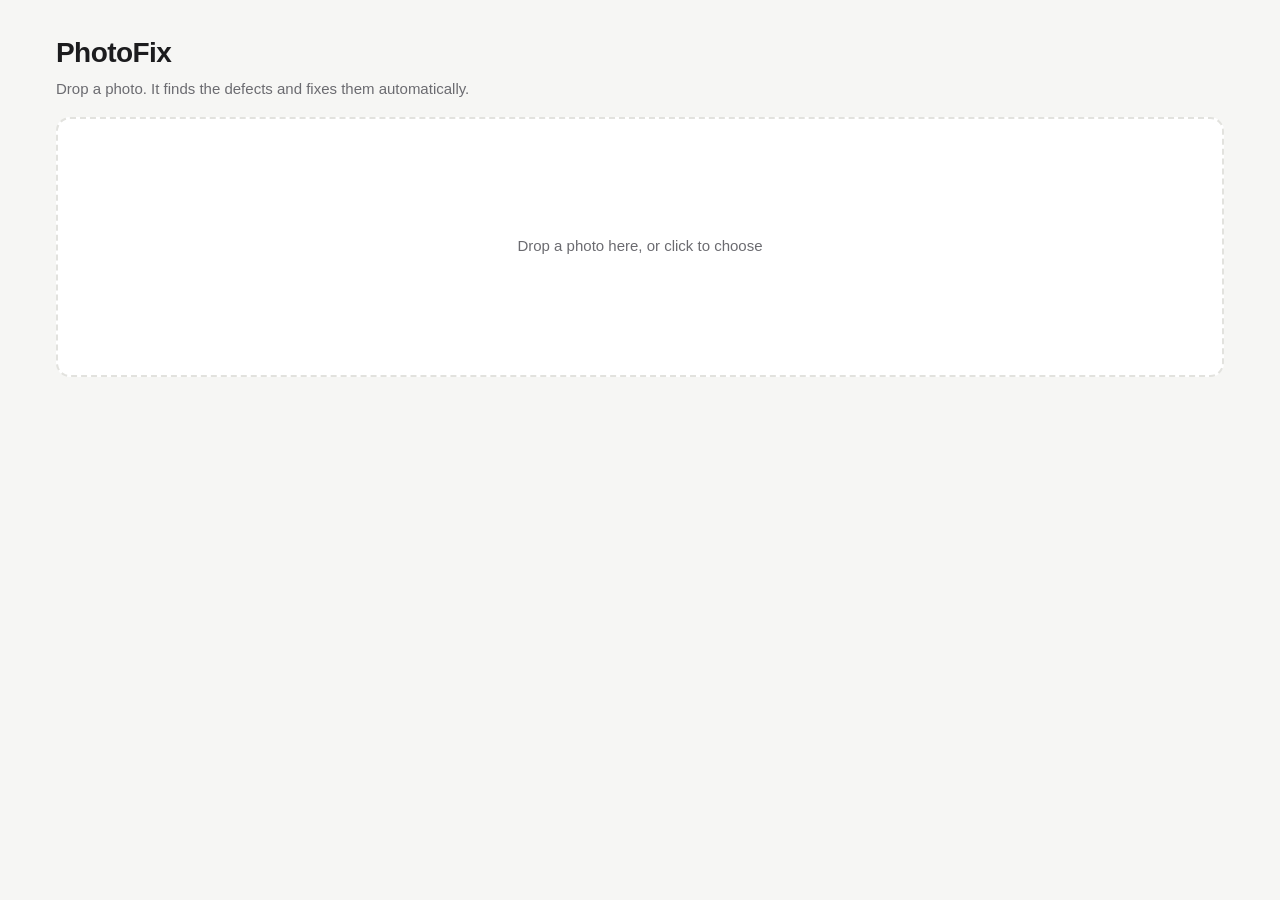
==== web/index.html @ a3d63839 "Phase 0" ====
<!doctype html>
<html lang="en">
<head>
  <meta charset="utf-8">
  <meta name="viewport" content="width=device-width, initial-scale=1">
  <title>PhotoFix</title>
  <link rel="stylesheet" href="style.css">
</head>
<body>
  <header>
    <h1>PhotoFix</h1>
    <p class="tagline">Drop a photo. It finds the defects and fixes them automatically.</p>
  </header>

  <main>
    <label id="drop" class="drop">
      <input id="file" type="file" accept="image/*" hidden>
      <span id="drop-text">Drop a photo here, or click to choose</span>
    </label>

    <section id="result" hidden>
      <div class="viewer">
        <div id="compare" class="compare">
          <canvas id="before"></canvas>
          <canvas id="after"></canvas>
          <div id="divider" class="divider"></div>
          <span class="tag tag-left">Before</span>
          <span class="tag tag-right">After</span>
          <input id="split" class="split" type="range" min="0" max="100" value="50" aria-label="Before/after split">
        </div>
        <div class="controls">
          <label>Strength <input id="strength" type="range" min="0" max="100" value="100"> <output id="strength-val">100%</output></label>
          <button id="download" type="button">Download</button>
          <button id="reset" type="button" class="secondary">New photo</button>
        </div>
      </div>

      <aside class="report">
        <h2>Detected defects</h2>
        <ul id="scores" class="scores"></ul>
        <h2>Applied edits</h2>
        <ol id="steps" class="steps"></ol>
        <p id="meta" class="meta"></p>
      </aside>
    </section>
  </main>

  <script src="app.js"></script>
</body>
</html>
---- web/style.css ----
:root {
  --bg: #f6f6f4;
  --surface: #ffffff;
  --text: #1c1c1e;
  --muted: #6b6b70;
  --border: #e2e2de;
  --accent: #2f6fed;
  --bar: #e9e9e5;
  --warn: #e0892b;
  --bad: #d64545;
  --ok: #3a9d5d;
}

@media (prefers-color-scheme: dark) {
  :root {
    --bg: #141416;
    --surface: #1e1e21;
    --text: #ececef;
    --muted: #9a9aa2;
    --border: #2e2e33;
    --accent: #6d9bff;
    --bar: #2c2c31;
  }
}

* { box-sizing: border-box; }

body {
  margin: 0;
  background: var(--bg);
  color: var(--text);
  font: 15px/1.5 -apple-system, BlinkMacSystemFont, "Segoe UI", Roboto, sans-serif;
}

header, main { max-width: 1200px; margin: 0 auto; padding: 0 16px; }
header { padding-top: 32px; padding-bottom: 16px; }
h1 { margin: 0; font-size: 28px; letter-spacing: -0.02em; }
h2 { font-size: 13px; text-transform: uppercase; letter-spacing: 0.06em; color: var(--muted); margin: 0 0 12px; }
.tagline { margin: 4px 0 0; color: var(--muted); }

.drop {
  display: flex; align-items: center; justify-content: center;
  min-height: 260px; border: 2px dashed var(--border); border-radius: 14px;
  background: var(--surface); color: var(--muted); cursor: pointer; text-align: center; padding: 16px;
  transition: border-color .15s, color .15s;
}
.drop:hover, .drop.over { border-color: var(--accent); color: var(--accent); }
.drop.busy { cursor: progress; }

#result { display: grid; grid-template-columns: minmax(0, 1fr) 300px; gap: 20px; margin: 20px 0 40px; }
@media (max-width: 860px) { #result { grid-template-columns: 1fr; } }
#result[hidden] { display: none; }

.compare { position: relative; border-radius: 12px; overflow: hidden; background: #000; line-height: 0; user-select: none; }
.compare canvas { width: 100%; height: auto; display: block; }
#after { position: absolute; inset: 0; }
.divider { position: absolute; top: 0; bottom: 0; width: 2px; background: #fff; box-shadow: 0 0 4px rgba(0,0,0,.5); left: 50%; pointer-events: none; }
.split { position: absolute; inset: 0; width: 100%; height: 100%; opacity: 0; cursor: ew-resize; margin: 0; }
.tag { position: absolute; top: 10px; padding: 3px 8px; border-radius: 6px; background: rgba(0,0,0,.55); color: #fff; font-size: 12px; line-height: 1.4; pointer-events: none; }
.tag-left { left: 10px; }
.tag-right { right: 10px; }

.controls { display: flex; flex-wrap: wrap; align-items: center; gap: 12px; margin-top: 12px; }
.controls label { display: flex; align-items: center; gap: 8px; flex: 1; min-width: 220px; }
.controls input[type=range] { flex: 1; accent-color: var(--accent); }
output { width: 44px; text-align: right; font-variant-numeric: tabular-nums; color: var(--muted); }

button { font: inherit; border: 0; border-radius: 8px; padding: 8px 16px; background: var(--accent); color: #fff; cursor: pointer; }
button.secondary { background: var(--bar); color: var(--text); }

.report { background: var(--surface); border: 1px solid var(--border); border-radius: 12px; padding: 16px; align-self: start; }
.scores { list-style: none; margin: 0 0 20px; padding: 0; }
.scores li { margin-bottom: 10px; }
.score-row { display: flex; justify-content: space-between; font-size: 14px; }
.score-row span:last-child { color: var(--muted); font-variant-numeric: tabular-nums; }
.bar { height: 6px; border-radius: 3px; background: var(--bar); overflow: hidden; margin-top: 4px; }
.bar > div { height: 100%; border-radius: 3px; }
.steps { margin: 0 0 16px; padding-left: 20px; font-size: 14px; }
.steps li { margin-bottom: 4px; }
.meta { color: var(--muted); font-size: 13px; margin: 0; }
.error { color: var(--bad); }
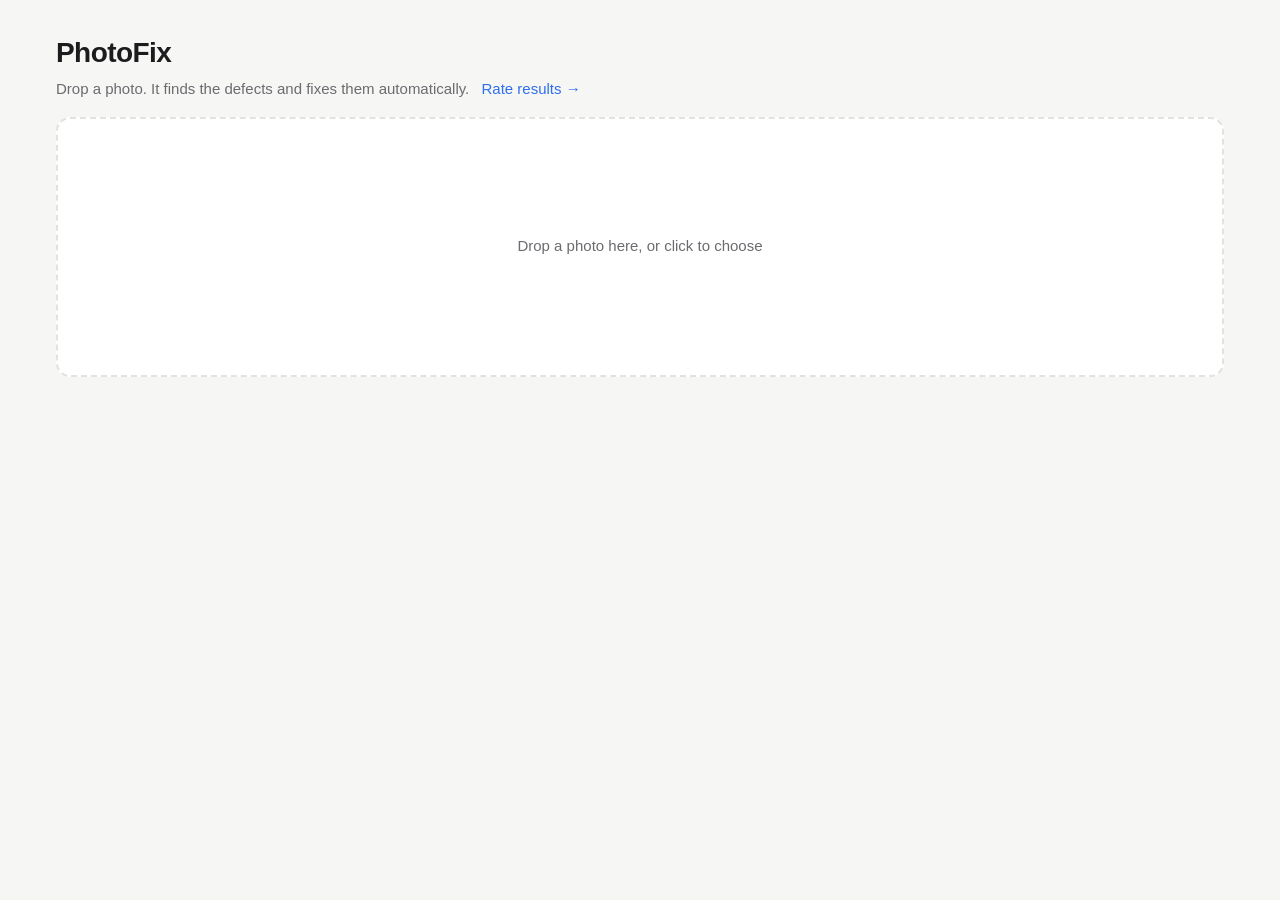
==== commit 1f4a492f: "Rating added" ====
--- a/web/index.html
+++ b/web/index.html
@@ -9,7 +9,8 @@
 <body>
   <header>
     <h1>PhotoFix</h1>
-    <p class="tagline">Drop a photo. It finds the defects and fixes them automatically.</p>
+    <p class="tagline">Drop a photo. It finds the defects and fixes them automatically.
+      <a class="rate-link" href="/rate.html">Rate results →</a></p>
   </header>
 
   <main>
@@ -29,6 +30,12 @@
           <input id="split" class="split" type="range" min="0" max="100" value="50" aria-label="Before/after split">
         </div>
         <div class="controls">
+          <div id="styles" class="segmented" role="radiogroup" aria-label="Editing style">
+            <button type="button" role="radio" data-style="natural" aria-checked="true"
+                    title="Fixes defects and adds punch. Best for phone photos.">Natural</button>
+            <button type="button" role="radio" data-style="pro" aria-checked="false"
+                    title="Color and tone learned from a professional retoucher. Refined, understated.">Pro</button>
+          </div>
           <label>Strength <input id="strength" type="range" min="0" max="100" value="100"> <output id="strength-val">100%</output></label>
           <button id="download" type="button">Download</button>
           <button id="reset" type="button" class="secondary">New photo</button>
--- a/web/style.css
+++ b/web/style.css
@@ -79,3 +79,13 @@
 .steps li { margin-bottom: 4px; }
 .meta { color: var(--muted); font-size: 13px; margin: 0; }
 .error { color: var(--bad); }
+
+.segmented { display: inline-flex; background: var(--bar); border-radius: 8px; padding: 3px; gap: 2px; }
+.segmented button { background: transparent; color: var(--muted); padding: 5px 14px; border-radius: 6px; }
+.segmented button[aria-checked="true"] { background: var(--surface); color: var(--text); box-shadow: 0 1px 2px rgba(0,0,0,.15); }
+.segmented button:disabled { opacity: .4; cursor: not-allowed; }
+.compare.loading { opacity: .55; transition: opacity .15s; cursor: progress; }
+.steps li.guard { list-style: none; margin-left: -20px; padding: 6px 10px; border-radius: 6px;
+  background: color-mix(in srgb, var(--warn) 14%, transparent); color: var(--text); }
+.steps li.guard::before { content: "🛡 "; }
+.rate-link { color: var(--accent); text-decoration: none; margin-left: 8px; white-space: nowrap; }
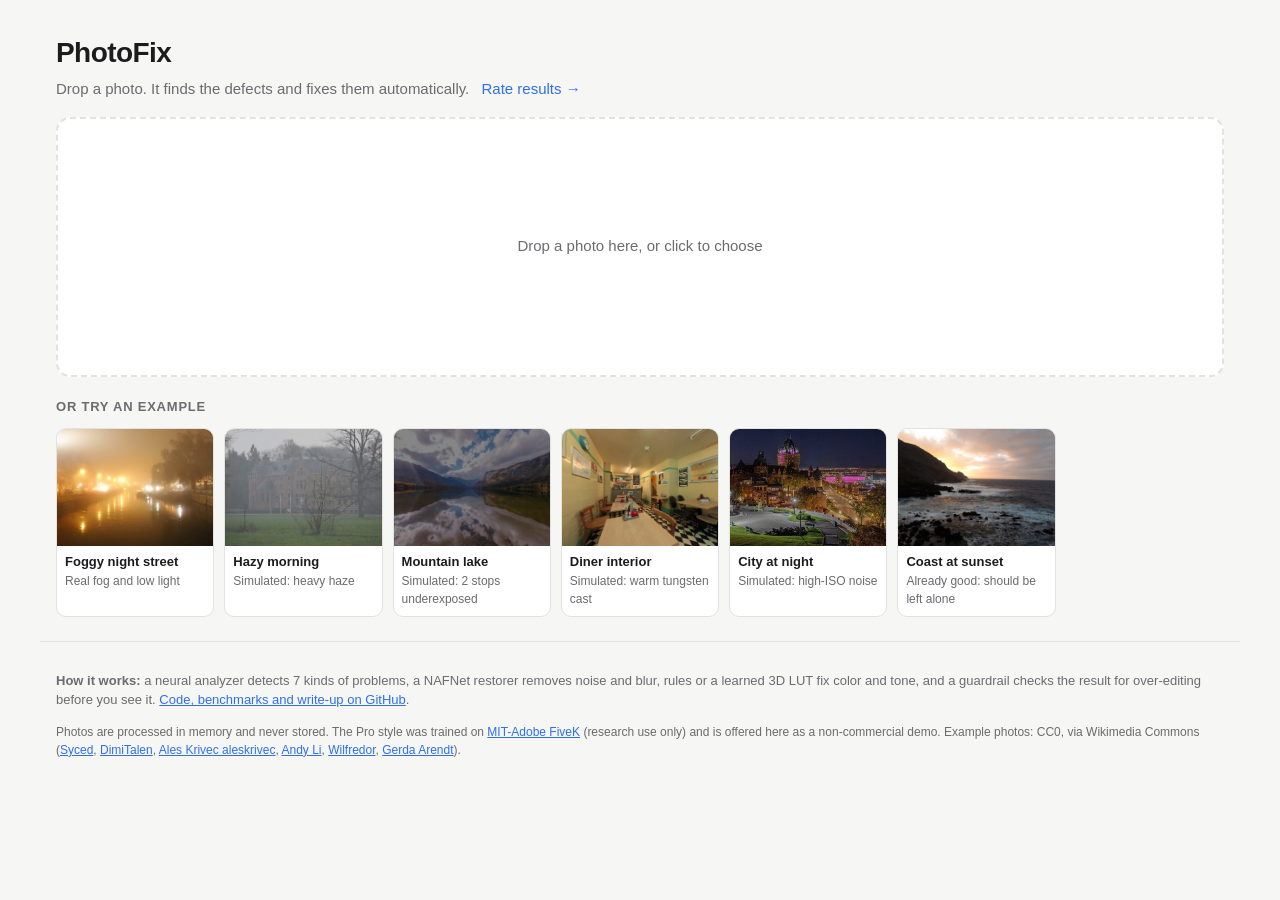
==== commit 9547dc86: "updated readme" ====
--- a/web/index.html
+++ b/web/index.html
@@ -4,6 +4,10 @@
   <meta charset="utf-8">
   <meta name="viewport" content="width=device-width, initial-scale=1">
   <title>PhotoFix</title>
+  <meta name="description" content="Automatic photo enhancement: detects exposure, color, noise and blur problems and fixes them with deep learning, with a safety net against over-editing.">
+  <meta property="og:title" content="PhotoFix: automatic photo enhancement">
+  <meta property="og:description" content="Finds what's wrong with a photo and fixes it. Neural analyzer, learned pro style, neural denoising, and an over-editing guardrail.">
+  <link rel="icon" href="data:image/svg+xml,<svg xmlns='http://www.w3.org/2000/svg' viewBox='0 0 100 100'><text y='.9em' font-size='90'>📷</text></svg>">
   <link rel="stylesheet" href="style.css">
 </head>
 <body>
@@ -18,6 +22,11 @@
       <input id="file" type="file" accept="image/*" hidden>
       <span id="drop-text">Drop a photo here, or click to choose</span>
     </label>
+
+    <section id="examples" class="examples" hidden>
+      <h2>Or try an example</h2>
+      <div id="example-list" class="example-list"></div>
+    </section>
 
     <section id="result" hidden>
       <div class="viewer">
@@ -34,7 +43,7 @@
             <button type="button" role="radio" data-style="natural" aria-checked="true"
                     title="Fixes defects and adds punch. Best for phone photos.">Natural</button>
             <button type="button" role="radio" data-style="pro" aria-checked="false"
-                    title="Color and tone learned from a professional retoucher. Refined, understated.">Pro</button>
+                    title="Color and tone learned from a professional retoucher (MIT-Adobe FiveK, research-use dataset). Refined, understated.">Pro</button>
           </div>
           <label>Strength <input id="strength" type="range" min="0" max="100" value="100"> <output id="strength-val">100%</output></label>
           <button id="download" type="button">Download</button>
@@ -52,6 +61,18 @@
     </section>
   </main>
 
+  <footer class="site-footer">
+    <p><b>How it works:</b> a neural analyzer detects 7 kinds of problems, a NAFNet restorer removes noise
+      and blur, rules or a learned 3D LUT fix color and tone, and a guardrail checks the result for
+      over-editing before you see it.
+      <a href="https://github.com/sam666-deb/PhotoFix">Code, benchmarks and write-up on GitHub</a>.</p>
+    <p class="fine">Photos are processed in memory and never stored. The Pro style was trained on
+      <a href="https://data.csail.mit.edu/graphics/fivek/">MIT-Adobe FiveK</a> (research use only) and is
+      offered here as a non-commercial demo.
+      <span id="credits-wrap" hidden>Example photos: CC0, via Wikimedia Commons
+        (<span id="credits"></span>).</span></p>
+  </footer>
+
   <script src="app.js"></script>
 </body>
 </html>
--- a/web/style.css
+++ b/web/style.css
@@ -24,6 +24,8 @@
 }
 
 * { box-sizing: border-box; }
+/* Author display rules (e.g. .drop's display:flex) would otherwise override the hidden attribute. */
+[hidden] { display: none !important; }
 
 body {
   margin: 0;
@@ -89,3 +91,18 @@
   background: color-mix(in srgb, var(--warn) 14%, transparent); color: var(--text); }
 .steps li.guard::before { content: "🛡 "; }
 .rate-link { color: var(--accent); text-decoration: none; margin-left: 8px; white-space: nowrap; }
+
+.examples { margin: 20px 0 8px; }
+.examples[hidden] { display: none; }
+.example-list { display: grid; grid-template-columns: repeat(auto-fill, minmax(150px, 1fr)); gap: 10px; }
+.example { display: flex; flex-direction: column; text-align: left; padding: 0; overflow: hidden; border-radius: 10px;
+  background: var(--surface); color: var(--text); border: 1px solid var(--border); cursor: pointer; }
+.example:hover { border-color: var(--accent); }
+.example img { width: 100%; aspect-ratio: 4 / 3; object-fit: cover; display: block; }
+.example span { padding: 6px 8px 0; font-size: 13px; font-weight: 600; }
+.example small { padding: 0 8px 8px; font-size: 12px; color: var(--muted); }
+
+.site-footer { max-width: 1200px; margin: 24px auto 40px; padding: 16px; border-top: 1px solid var(--border);
+  color: var(--muted); font-size: 13px; }
+.site-footer a { color: var(--accent); }
+.site-footer .fine { font-size: 12px; }
